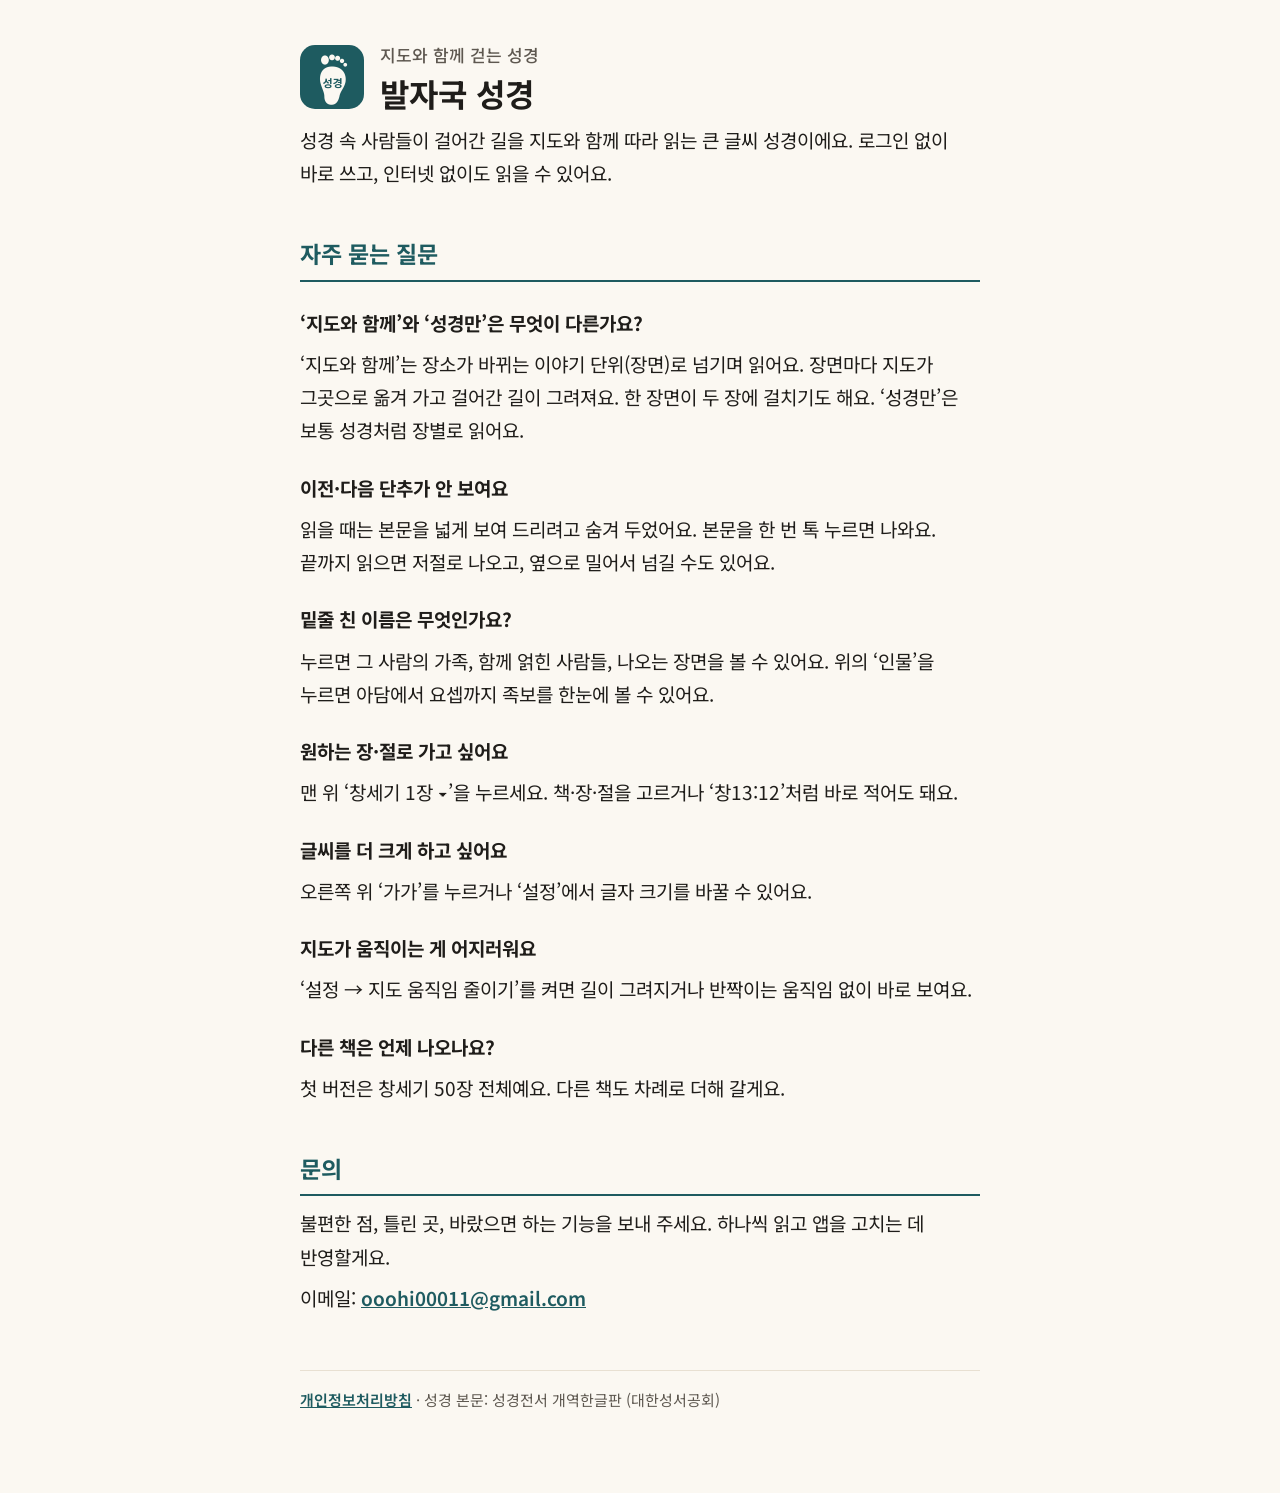
==== index.html @ 29ff766f "발자국 성경 도움말·개인정보처리방침 Co-Authored-By: Claude Opus 5.5 <noreply@anthropic.com> Claude-Session: https://" ====
<!doctype html>
<html lang="ko">
<head>
<meta charset="utf-8">
<meta name="viewport" content="width=device-width, initial-scale=1">
<title>발자국 성경 · 도움말</title>
<link rel="preconnect" href="https://fonts.googleapis.com">
<link href="https://fonts.googleapis.com/css2?family=Noto+Sans+KR:wght@400;500;700&display=swap" rel="stylesheet">
<link rel="stylesheet" href="style.css">
</head>
<body>
<main>
  <div class="head">
    <img src="icon.png" alt="">
    <div>
      <p class="brand">지도와 함께 걷는 성경</p>
      <h1>발자국 성경</h1>
    </div>
  </div>
  <p>성경 속 사람들이 걸어간 길을 지도와 함께 따라 읽는 큰 글씨 성경이에요. 로그인 없이 바로 쓰고, 인터넷 없이도 읽을 수 있어요.</p>

  <h2>자주 묻는 질문</h2>

  <h3>‘지도와 함께’와 ‘성경만’은 무엇이 다른가요?</h3>
  <p>‘지도와 함께’는 장소가 바뀌는 이야기 단위(장면)로 넘기며 읽어요. 장면마다 지도가 그곳으로 옮겨 가고 걸어간 길이 그려져요. 한 장면이 두 장에 걸치기도 해요. ‘성경만’은 보통 성경처럼 장별로 읽어요.</p>

  <h3>이전·다음 단추가 안 보여요</h3>
  <p>읽을 때는 본문을 넓게 보여 드리려고 숨겨 두었어요. 본문을 한 번 톡 누르면 나와요. 끝까지 읽으면 저절로 나오고, 옆으로 밀어서 넘길 수도 있어요.</p>

  <h3>밑줄 친 이름은 무엇인가요?</h3>
  <p>누르면 그 사람의 가족, 함께 얽힌 사람들, 나오는 장면을 볼 수 있어요. 위의 ‘인물’을 누르면 아담에서 요셉까지 족보를 한눈에 볼 수 있어요.</p>

  <h3>원하는 장·절로 가고 싶어요</h3>
  <p>맨 위 ‘창세기 1장 ▾’을 누르세요. 책·장·절을 고르거나 ‘창13:12’처럼 바로 적어도 돼요.</p>

  <h3>글씨를 더 크게 하고 싶어요</h3>
  <p>오른쪽 위 ‘가가’를 누르거나 ‘설정’에서 글자 크기를 바꿀 수 있어요.</p>

  <h3>지도가 움직이는 게 어지러워요</h3>
  <p>‘설정 → 지도 움직임 줄이기’를 켜면 길이 그려지거나 반짝이는 움직임 없이 바로 보여요.</p>

  <h3>다른 책은 언제 나오나요?</h3>
  <p>첫 버전은 창세기 50장 전체예요. 다른 책도 차례로 더해 갈게요.</p>

  <h2>문의</h2>
  <p>불편한 점, 틀린 곳, 바랐으면 하는 기능을 보내 주세요. 하나씩 읽고 앱을 고치는 데 반영할게요.</p>
  <p>이메일: <a href="mailto:ooohi00011@gmail.com">ooohi00011@gmail.com</a></p>

  <footer><a href="privacy.html">개인정보처리방침</a> · 성경 본문: 성경전서 개역한글판 (대한성서공회)</footer>
</main>
</body>
</html>
---- style.css ----
:root {
  --paper: #FBF8F2;
  --card: #FFFFFF;
  --ink: #1F1D1A;
  --sub: #5E5850;
  --line: #E8E0D2;
  --teal: #1E5B60;
  --rust: #B4532A;
}
* { box-sizing: border-box; }
body {
  margin: 0;
  background: var(--paper);
  color: var(--ink);
  font-family: 'Noto Sans KR', -apple-system, 'Apple SD Gothic Neo', 'Malgun Gothic', sans-serif;
  font-size: 19px;
  line-height: 1.75;
  word-break: keep-all;
}
main { max-width: 720px; margin: 0 auto; padding: 40px 20px 80px; }
.head { display: flex; align-items: center; gap: 16px; }
.head img { width: 64px; height: 64px; border-radius: 15px; }
.brand { font-size: 17px; font-weight: 500; color: var(--sub); margin: 0; }
h1 { font-size: 32px; line-height: 1.35; margin: 2px 0 0; }
h2 { font-size: 23px; margin: 44px 0 10px; padding-bottom: 6px; border-bottom: 2px solid var(--teal); color: var(--teal); }
h3 { font-size: 19px; margin: 24px 0 4px; }
p, li { margin: 8px 0; }
ul, ol { padding-left: 24px; }
.meta { color: var(--sub); font-size: 16px; }
.box { background: var(--card); border: 2px solid var(--teal); border-radius: 14px; padding: 16px 20px; margin: 20px 0; }
table { width: 100%; border-collapse: collapse; font-size: 17px; margin: 12px 0; background: var(--card); }
th, td { border: 1px solid var(--line); padding: 10px; text-align: left; vertical-align: top; }
th { background: #F3EEE4; width: 32%; font-weight: 600; }
a { color: var(--teal); font-weight: 600; }
footer { margin-top: 56px; color: var(--sub); font-size: 15px; border-top: 1px solid var(--line); padding-top: 16px; }
@media (max-width: 480px) {
  body { font-size: 18px; }
  h1 { font-size: 27px; }
  th { width: 38%; }
}
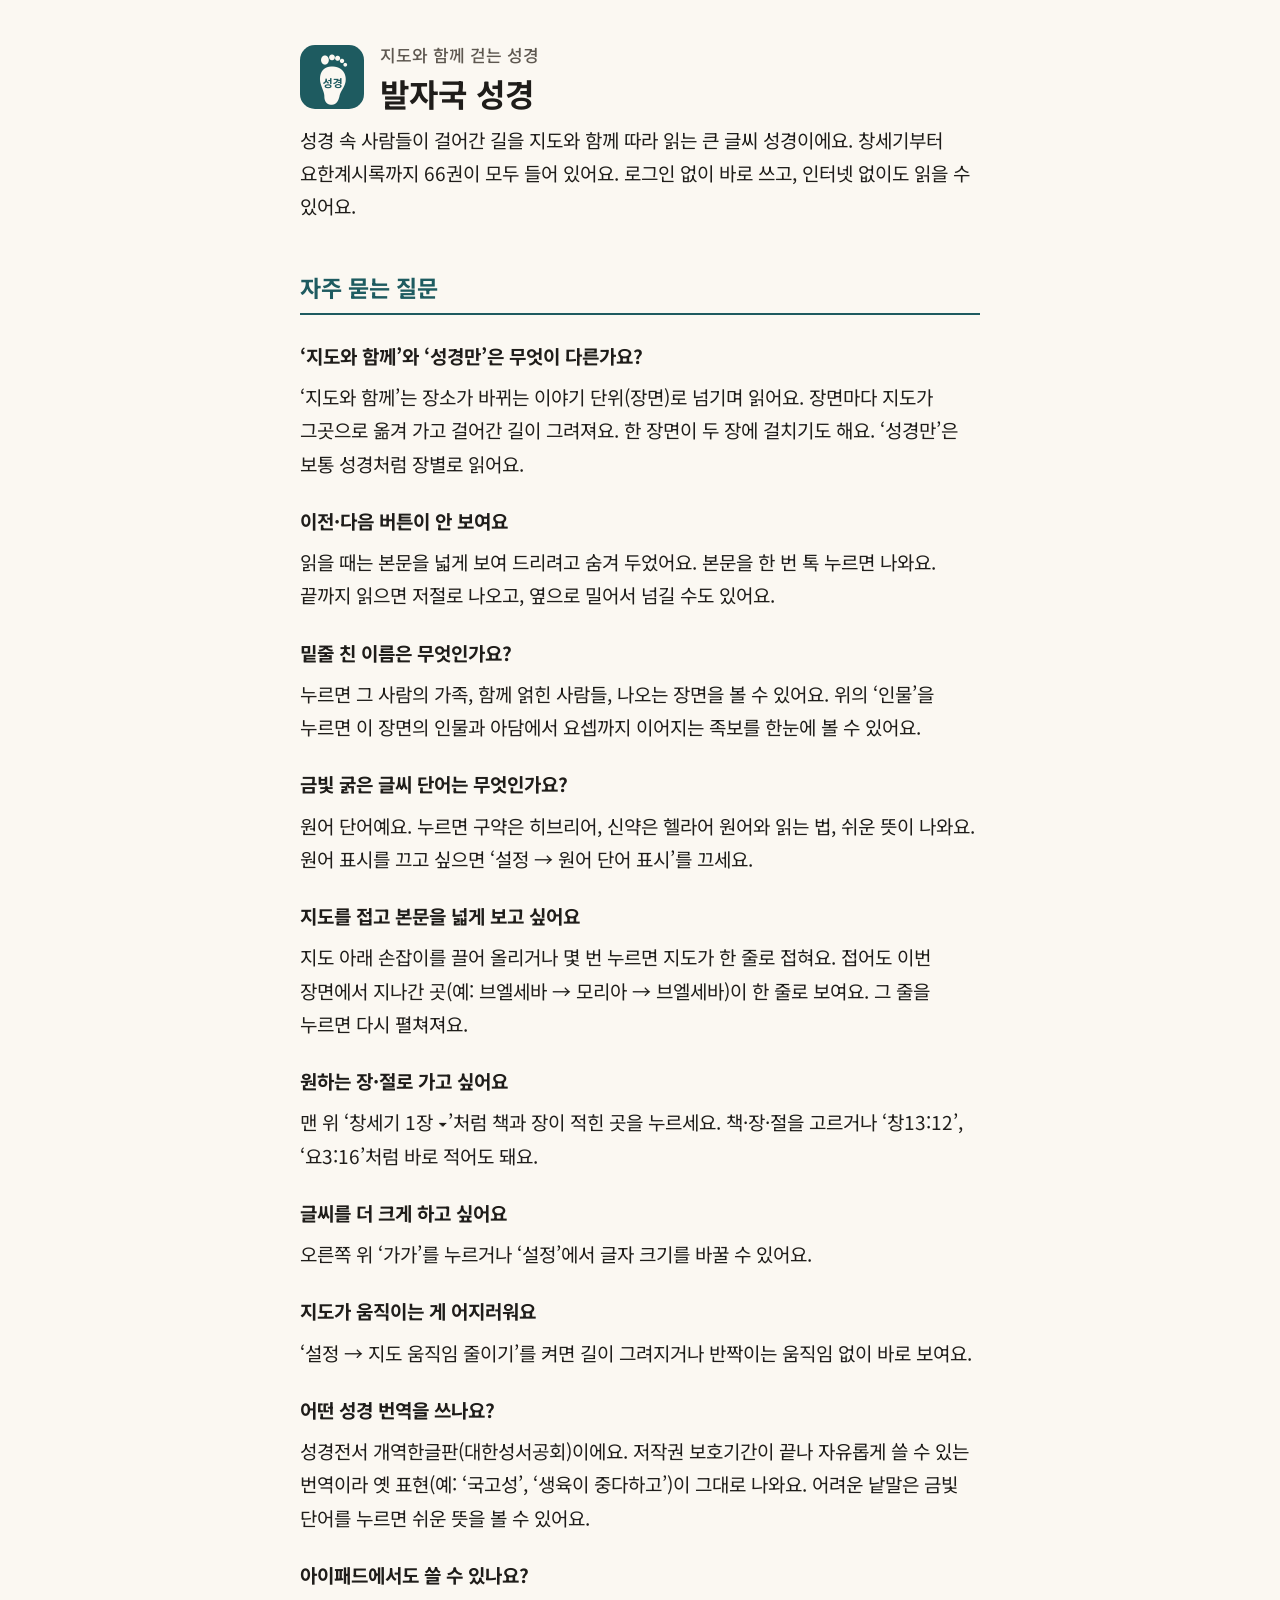
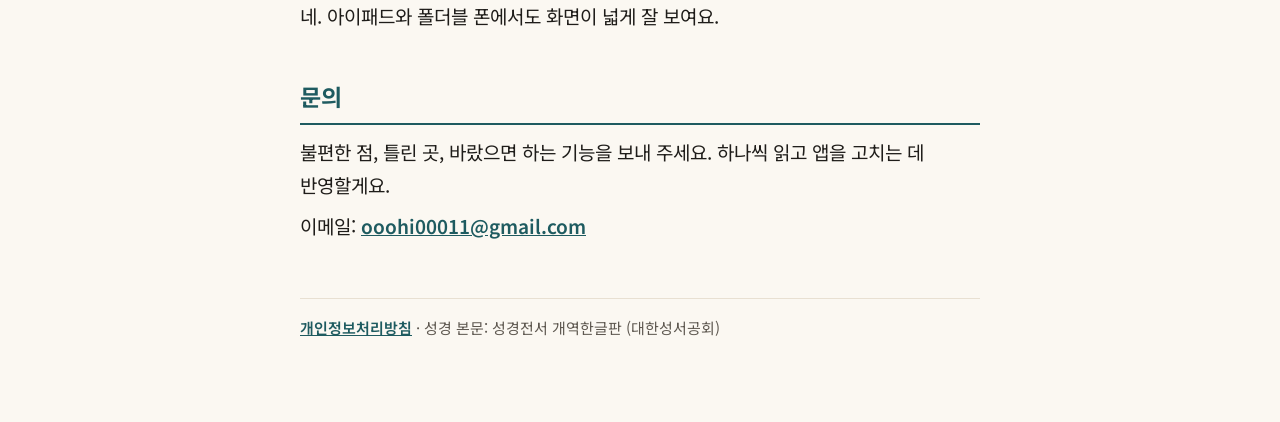
==== commit 0e1c3df0: "도움말: 성경 66권·원어 단어·지도 접기·번역·아이패드 안내 추가, 단추 → 버튼 Co-Authored-By: Claude Opus 5.5 <noreply@anthropic.co" ====
--- a/index.html
+++ b/index.html
@@ -17,21 +17,27 @@
       <h1>발자국 성경</h1>
     </div>
   </div>
-  <p>성경 속 사람들이 걸어간 길을 지도와 함께 따라 읽는 큰 글씨 성경이에요. 로그인 없이 바로 쓰고, 인터넷 없이도 읽을 수 있어요.</p>
+  <p>성경 속 사람들이 걸어간 길을 지도와 함께 따라 읽는 큰 글씨 성경이에요. 창세기부터 요한계시록까지 66권이 모두 들어 있어요. 로그인 없이 바로 쓰고, 인터넷 없이도 읽을 수 있어요.</p>
 
   <h2>자주 묻는 질문</h2>
 
   <h3>‘지도와 함께’와 ‘성경만’은 무엇이 다른가요?</h3>
   <p>‘지도와 함께’는 장소가 바뀌는 이야기 단위(장면)로 넘기며 읽어요. 장면마다 지도가 그곳으로 옮겨 가고 걸어간 길이 그려져요. 한 장면이 두 장에 걸치기도 해요. ‘성경만’은 보통 성경처럼 장별로 읽어요.</p>
 
-  <h3>이전·다음 단추가 안 보여요</h3>
+  <h3>이전·다음 버튼이 안 보여요</h3>
   <p>읽을 때는 본문을 넓게 보여 드리려고 숨겨 두었어요. 본문을 한 번 톡 누르면 나와요. 끝까지 읽으면 저절로 나오고, 옆으로 밀어서 넘길 수도 있어요.</p>
 
   <h3>밑줄 친 이름은 무엇인가요?</h3>
-  <p>누르면 그 사람의 가족, 함께 얽힌 사람들, 나오는 장면을 볼 수 있어요. 위의 ‘인물’을 누르면 아담에서 요셉까지 족보를 한눈에 볼 수 있어요.</p>
+  <p>누르면 그 사람의 가족, 함께 얽힌 사람들, 나오는 장면을 볼 수 있어요. 위의 ‘인물’을 누르면 이 장면의 인물과 아담에서 요셉까지 이어지는 족보를 한눈에 볼 수 있어요.</p>
+
+  <h3>금빛 굵은 글씨 단어는 무엇인가요?</h3>
+  <p>원어 단어예요. 누르면 구약은 히브리어, 신약은 헬라어 원어와 읽는 법, 쉬운 뜻이 나와요. 원어 표시를 끄고 싶으면 ‘설정 → 원어 단어 표시’를 끄세요.</p>
+
+  <h3>지도를 접고 본문을 넓게 보고 싶어요</h3>
+  <p>지도 아래 손잡이를 끌어 올리거나 몇 번 누르면 지도가 한 줄로 접혀요. 접어도 이번 장면에서 지나간 곳(예: 브엘세바 → 모리아 → 브엘세바)이 한 줄로 보여요. 그 줄을 누르면 다시 펼쳐져요.</p>
 
   <h3>원하는 장·절로 가고 싶어요</h3>
-  <p>맨 위 ‘창세기 1장 ▾’을 누르세요. 책·장·절을 고르거나 ‘창13:12’처럼 바로 적어도 돼요.</p>
+  <p>맨 위 ‘창세기 1장 ▾’처럼 책과 장이 적힌 곳을 누르세요. 책·장·절을 고르거나 ‘창13:12’, ‘요3:16’처럼 바로 적어도 돼요.</p>
 
   <h3>글씨를 더 크게 하고 싶어요</h3>
   <p>오른쪽 위 ‘가가’를 누르거나 ‘설정’에서 글자 크기를 바꿀 수 있어요.</p>
@@ -39,8 +45,11 @@
   <h3>지도가 움직이는 게 어지러워요</h3>
   <p>‘설정 → 지도 움직임 줄이기’를 켜면 길이 그려지거나 반짝이는 움직임 없이 바로 보여요.</p>
 
-  <h3>다른 책은 언제 나오나요?</h3>
-  <p>첫 버전은 창세기 50장 전체예요. 다른 책도 차례로 더해 갈게요.</p>
+  <h3>어떤 성경 번역을 쓰나요?</h3>
+  <p>성경전서 개역한글판(대한성서공회)이에요. 저작권 보호기간이 끝나 자유롭게 쓸 수 있는 번역이라 옛 표현(예: ‘국고성’, ‘생육이 중다하고’)이 그대로 나와요. 어려운 낱말은 금빛 단어를 누르면 쉬운 뜻을 볼 수 있어요.</p>
+
+  <h3>아이패드에서도 쓸 수 있나요?</h3>
+  <p>네. 아이패드와 폴더블 폰에서도 화면이 넓게 잘 보여요.</p>
 
   <h2>문의</h2>
   <p>불편한 점, 틀린 곳, 바랐으면 하는 기능을 보내 주세요. 하나씩 읽고 앱을 고치는 데 반영할게요.</p>
